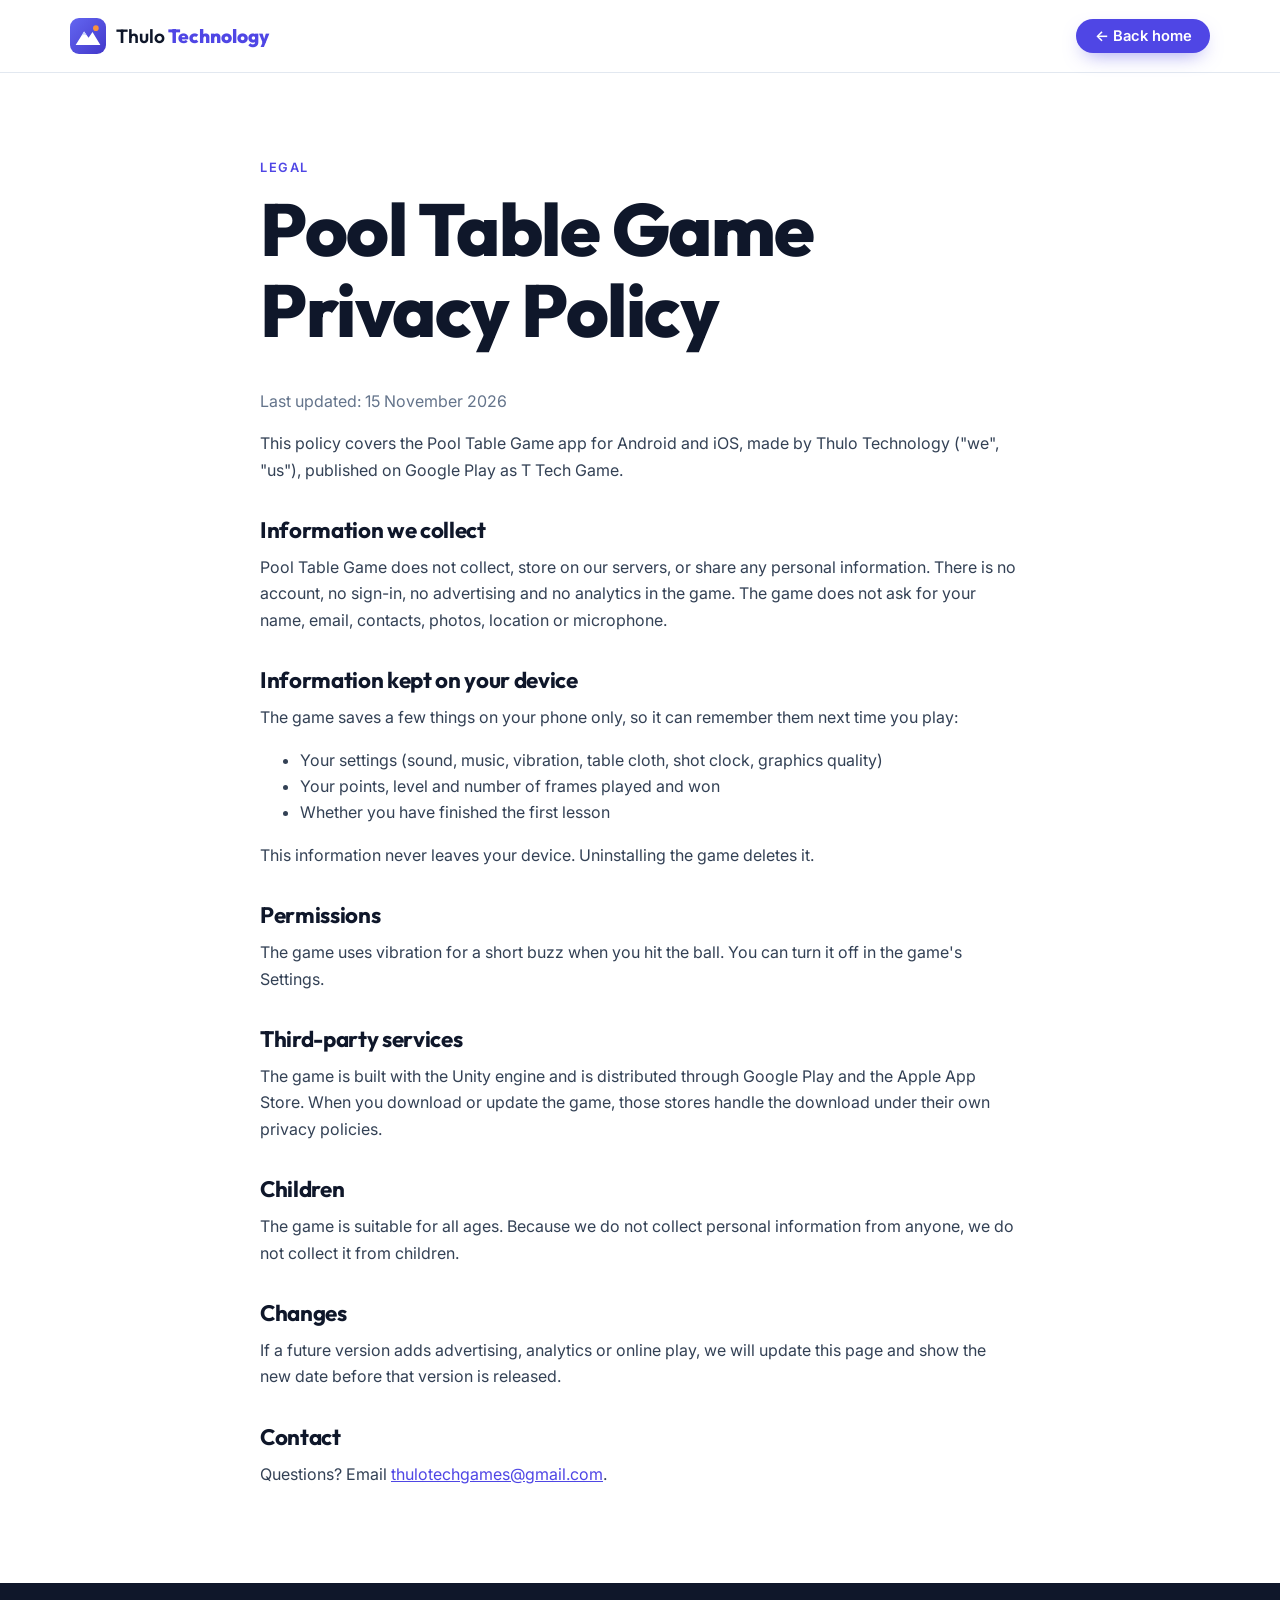
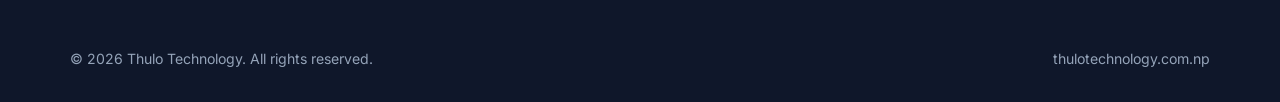
==== pool-table-game-privacy.html @ 761b4764 "Add Pool Table Game privacy policy Co-Authored-By: Claude Opus 5.5 <noreply@anthropic.com>" ====
<!doctype html>
<html lang="en">
<head>
  <meta charset="utf-8">
  <meta name="viewport" content="width=device-width, initial-scale=1">
  <title>Pool Table Game Privacy Policy — Thulo Technology</title>
  <meta name="description" content="Privacy policy for the Pool Table Game app by Thulo Technology.">
  <link rel="canonical" href="https://thulotechnology.com.np/pool-table-game-privacy.html">
  <link rel="icon" href="assets/favicon.svg" type="image/svg+xml">
  <link rel="preconnect" href="https://fonts.googleapis.com">
  <link rel="preconnect" href="https://fonts.gstatic.com" crossorigin>
  <link href="https://fonts.googleapis.com/css2?family=Outfit:wght@500;600;700;800&family=Inter:wght@400;500;600&display=swap" rel="stylesheet">
  <link rel="stylesheet" href="css/style.css">
</head>
<body>
  <header class="header scrolled">
    <div class="container header__inner">
      <a href="index.html" class="logo" aria-label="Thulo Technology home">
        <img src="assets/logo.svg" alt="" width="36" height="36">
        <span>Thulo<b>Technology</b></span>
      </a>
      <a href="index.html" class="btn btn--small">← Back home</a>
    </div>
  </header>

  <main class="container legal">
    <p class="eyebrow">Legal</p>
    <h1>Pool Table Game Privacy Policy</h1>
    <p class="muted">Last updated: 15 November 2026</p>

    <p>This policy covers the Pool Table Game app for Android and iOS, made by Thulo Technology ("we", "us"), published on Google Play as T Tech Game.</p>

    <h2>Information we collect</h2>
    <p>Pool Table Game does not collect, store on our servers, or share any personal information. There is no account, no sign-in, no advertising and no analytics in the game. The game does not ask for your name, email, contacts, photos, location or microphone.</p>

    <h2>Information kept on your device</h2>
    <p>The game saves a few things on your phone only, so it can remember them next time you play:</p>
    <ul>
      <li>Your settings (sound, music, vibration, table cloth, shot clock, graphics quality)</li>
      <li>Your points, level and number of frames played and won</li>
      <li>Whether you have finished the first lesson</li>
    </ul>
    <p>This information never leaves your device. Uninstalling the game deletes it.</p>

    <h2>Permissions</h2>
    <p>The game uses vibration for a short buzz when you hit the ball. You can turn it off in the game's Settings.</p>

    <h2>Third-party services</h2>
    <p>The game is built with the Unity engine and is distributed through Google Play and the Apple App Store. When you download or update the game, those stores handle the download under their own privacy policies.</p>

    <h2>Children</h2>
    <p>The game is suitable for all ages. Because we do not collect personal information from anyone, we do not collect it from children.</p>

    <h2>Changes</h2>
    <p>If a future version adds advertising, analytics or online play, we will update this page and show the new date before that version is released.</p>

    <h2>Contact</h2>
    <p>Questions? Email <a href="mailto:thulotechgames@gmail.com">thulotechgames@gmail.com</a>.</p>
  </main>

  <footer class="footer">
    <div class="container footer__bottom" style="margin-top:0;border:0;padding-top:0">
      <span>© 2026 Thulo Technology. All rights reserved.</span>
      <a href="https://thulotechnology.com.np">thulotechnology.com.np</a>
    </div>
  </footer>
</body>
</html>
---- css/style.css ----
/* ===== Thulo Technology — base ===== */
:root {
  --ink: #0f172a;
  --text: #334155;
  --muted: #64748b;
  --line: #e2e8f0;
  --bg: #ffffff;
  --tint: #f8fafc;
  --brand: #4f46e5;
  --brand-dark: #3730a3;
  --accent: #f97316;
  --radius: 20px;
  --shadow: 0 10px 30px -12px rgba(15, 23, 42, .18);
  --font-head: "Outfit", system-ui, sans-serif;
  --font-body: "Inter", system-ui, sans-serif;
}

*, *::before, *::after { box-sizing: border-box; }
html { scroll-behavior: smooth; scroll-padding-top: 80px; }
body {
  margin: 0;
  font: 400 16px/1.65 var(--font-body);
  color: var(--text);
  background: var(--bg);
  -webkit-font-smoothing: antialiased;
}
img, svg { display: block; max-width: 100%; }
a { color: inherit; text-decoration: none; }
h1, h2, h3, h4 { font-family: var(--font-head); color: var(--ink); line-height: 1.1; margin: 0 0 .5em; }
h1 { font-size: clamp(2.6rem, 6vw, 4.6rem); font-weight: 800; letter-spacing: -.02em; }
h2 { font-size: clamp(1.9rem, 3.6vw, 2.8rem); font-weight: 700; letter-spacing: -.015em; }
h3 { font-size: 1.25rem; font-weight: 600; }
p { margin: 0 0 1em; }

.container { width: min(1140px, 100% - 32px); margin-inline: auto; }
.muted { color: var(--muted); }
.lead { font-size: 1.15rem; color: var(--muted); max-width: 34ch; }
.grad {
  background: linear-gradient(90deg, var(--brand), var(--accent));
  -webkit-background-clip: text; background-clip: text; color: transparent;
}
.eyebrow {
  display: inline-block; margin-bottom: .9rem;
  font: 600 .8rem/1 var(--font-body); letter-spacing: .12em; text-transform: uppercase;
  color: var(--brand);
}
.eyebrow--light { color: #c7d2fe; }

/* ===== Buttons ===== */
.btn {
  display: inline-flex; align-items: center; justify-content: center; gap: .5rem;
  padding: .9rem 1.6rem; border: 0; border-radius: 999px;
  background: var(--brand); color: #fff;
  font: 600 1rem/1 var(--font-body); cursor: pointer; white-space: nowrap;
  transition: transform .2s, background .2s, box-shadow .2s;
  box-shadow: 0 8px 20px -8px rgba(79, 70, 229, .6);
}
.btn:hover { background: var(--brand-dark); transform: translateY(-2px); }
.btn--small { padding: .6rem 1.15rem; font-size: .92rem; }
.btn--ghost { background: transparent; color: var(--ink); box-shadow: none; }
.btn--ghost:hover { background: var(--tint); }
.btn--white { background: #fff; color: var(--brand-dark); box-shadow: none; }
.btn--white:hover { background: #eef2ff; }

/* ===== Header ===== */
.header {
  position: sticky; top: 0; z-index: 50;
  background: rgba(255, 255, 255, .85);
  backdrop-filter: saturate(180%) blur(12px);
  border-bottom: 1px solid transparent;
  transition: border-color .2s;
}
.header.scrolled { border-bottom-color: var(--line); }
.header__inner { display: flex; align-items: center; justify-content: space-between; height: 72px; }
.logo { display: flex; align-items: center; gap: .6rem; font: 600 1.2rem var(--font-head); color: var(--ink); }
.logo b { font-weight: 800; color: var(--brand); margin-left: .2rem; }
.logo--light { color: #fff; }
.logo--light b { color: #a5b4fc; }

.nav { display: flex; align-items: center; gap: 2rem; }
.nav a:not(.btn) { font-weight: 500; color: var(--text); transition: color .2s; }
.nav a:not(.btn):hover { color: var(--brand); }
.nav-toggle { display: none; background: none; border: 0; width: 44px; height: 44px; cursor: pointer; position: relative; }
.nav-toggle span { position: absolute; left: 11px; width: 22px; height: 2px; background: var(--ink); border-radius: 2px; transition: .25s; }
.nav-toggle span:first-child { top: 17px; }
.nav-toggle span:last-child { top: 25px; }
.nav-toggle[aria-expanded="true"] span:first-child { top: 21px; transform: rotate(45deg); }
.nav-toggle[aria-expanded="true"] span:last-child { top: 21px; transform: rotate(-45deg); }

/* ===== Hero ===== */
.hero {
  position: relative; overflow: hidden;
  padding: clamp(3rem, 8vw, 6rem) 0 clamp(4rem, 8vw, 7rem);
  background:
    radial-gradient(600px 400px at 85% 20%, rgba(99, 102, 241, .14), transparent 70%),
    radial-gradient(500px 360px at 70% 90%, rgba(249, 115, 22, .12), transparent 70%);
}
.hero__inner { display: grid; grid-template-columns: 1.1fr .9fr; align-items: center; gap: 3rem; }
.hero__cta { display: flex; flex-wrap: wrap; gap: .75rem; margin-top: 2rem; }

.hero__art { position: relative; display: grid; place-items: center; min-height: 440px; }
.phone {
  width: 230px; height: 440px; padding: 12px;
  border-radius: 40px; background: var(--ink);
  box-shadow: 0 40px 80px -30px rgba(15, 23, 42, .55);
  transform: rotate(6deg);
  animation: bob 6s ease-in-out infinite;
}
.phone__screen {
  position: relative; height: 100%; border-radius: 30px; overflow: hidden;
  background: linear-gradient(180deg, #818cf8, #c4b5fd 55%, #fed7aa);
}
.phone__mountain {
  position: absolute; inset: auto 0 0 0; height: 45%;
  background: #4338ca;
  clip-path: polygon(0 60%, 25% 20%, 45% 50%, 70% 0, 100% 45%, 100% 100%, 0 100%);
}
.phone__score {
  position: absolute; top: 18px; left: 50%; transform: translateX(-50%);
  padding: .35rem .85rem; border-radius: 999px;
  background: rgba(255, 255, 255, .9); color: var(--ink);
  font: 700 .85rem var(--font-head);
}
.blob { position: absolute; border-radius: 50%; animation: bob 4s ease-in-out infinite; }
.b1 { width: 54px; height: 54px; top: 32%; left: 22%; background: #facc15; }
.b2 { width: 34px; height: 34px; top: 22%; right: 20%; background: #fb7185; animation-delay: -1.5s; }
.b3 { width: 24px; height: 24px; top: 45%; right: 34%; background: #34d399; animation-delay: -3s; }
.float {
  position: absolute; display: grid; place-items: center;
  width: 64px; height: 64px; border-radius: 18px;
  background: #fff; box-shadow: var(--shadow); font-size: 1.8rem;
  animation: bob 5s ease-in-out infinite;
}
.f1 { top: 12%; left: 6%; }
.f2 { top: 8%; right: 10%; animation-delay: -2s; }
.f3 { bottom: 10%; left: 14%; animation-delay: -3.5s; }
@keyframes bob { 50% { translate: 0 -12px; } }

/* ===== Sections ===== */
.section { padding: clamp(4rem, 9vw, 6.5rem) 0; }
.section--tint { background: var(--tint); }
.section__head { text-align: center; max-width: 620px; margin: 0 auto 3rem; }

/* ===== Games ===== */
.games { display: grid; grid-template-columns: repeat(auto-fit, minmax(280px, 1fr)); gap: 1.5rem; }
.game {
  display: flex; flex-direction: column; gap: 1.1rem;
  padding: 1.6rem; border: 1px solid var(--line); border-radius: var(--radius);
  background: #fff; transition: transform .25s, box-shadow .25s, border-color .25s;
}
.game:hover { transform: translateY(-6px); box-shadow: var(--shadow); border-color: transparent; }
.game__icon {
  width: 84px; height: 84px; border-radius: 22px; object-fit: cover;
  background: var(--tint);
  box-shadow: 0 12px 24px -14px rgba(15, 23, 42, .45);
}
.game.hidden { display: none; }
.games__more { text-align: center; margin-top: 2.5rem; }
.games__more .btn--ghost { border: 1px solid var(--line); }

/* ===== Filter chips ===== */
.filters { display: flex; flex-wrap: wrap; justify-content: center; gap: .5rem; margin: -1.5rem 0 2.5rem; }
.chip {
  padding: .55rem 1.1rem; border: 1px solid var(--line); border-radius: 999px;
  background: #fff; color: var(--text); font: 500 .92rem var(--font-body); cursor: pointer;
  transition: background .2s, color .2s, border-color .2s;
}
.chip:hover { border-color: var(--brand); color: var(--brand); }
.chip.active { background: var(--ink); border-color: var(--ink); color: #fff; }
.game__body h3 { margin: .5rem 0 .3rem; }
.game__body p { color: var(--muted); margin: 0; }
.tag {
  display: inline-block; padding: .25rem .7rem; border-radius: 999px;
  background: #eef2ff; color: var(--brand); font-size: .78rem; font-weight: 600;
}
.game__stores { display: flex; flex-wrap: wrap; gap: .5rem; margin-top: auto; }
.store {
  display: inline-flex; align-items: center; gap: .45rem;
  padding: .55rem .9rem; border-radius: 12px;
  background: var(--ink); color: #fff; font-size: .85rem; font-weight: 500;
  transition: background .2s;
}
.store:hover { background: #1e293b; }
.store svg { width: 16px; height: 16px; fill: currentColor; }
.store--soon { background: var(--tint); color: var(--muted); border: 1px dashed var(--line); }
.store--soon:hover { background: var(--tint); }

/* ===== Stats ===== */
.stats { background: var(--ink); color: #cbd5e1; padding: 3.2rem 0; }
.stats__grid { display: grid; grid-template-columns: repeat(4, 1fr); gap: 1.5rem; text-align: center; }
.stat strong { display: block; font: 800 clamp(2rem, 4vw, 2.8rem)/1.1 var(--font-head); color: #fff; }
.stat span { font-size: .95rem; }

/* ===== About ===== */
.about { display: grid; grid-template-columns: 1fr 1fr; align-items: center; gap: clamp(2rem, 6vw, 5rem); }
.mountains { width: 100%; height: auto; filter: drop-shadow(0 30px 40px rgba(67, 56, 202, .18)); }
.checks { list-style: none; padding: 0; margin: 1.5rem 0 0; display: grid; gap: .7rem; }
.checks li { position: relative; padding-left: 2rem; color: var(--ink); font-weight: 500; }
.checks li::before {
  content: "✓"; position: absolute; left: 0; top: .1rem;
  display: grid; place-items: center; width: 1.35rem; height: 1.35rem;
  border-radius: 50%; background: #dcfce7; color: #15803d; font-size: .75rem; font-weight: 700;
}

/* ===== Service cards ===== */
.cards { display: grid; grid-template-columns: repeat(3, 1fr); gap: 1.5rem; }
.card {
  padding: 2rem; border-radius: var(--radius); background: #fff;
  border: 1px solid var(--line); transition: transform .25s, box-shadow .25s;
}
.card:hover { transform: translateY(-4px); box-shadow: var(--shadow); }
.card__icon {
  display: grid; place-items: center; width: 56px; height: 56px; margin-bottom: 1.2rem;
  border-radius: 16px; background: #eef2ff; font-size: 1.6rem;
}
.card p { color: var(--muted); margin: 0; }

/* ===== Steps ===== */
.steps { list-style: none; padding: 0; margin: 0; display: grid; grid-template-columns: repeat(4, 1fr); gap: 1.5rem; }
.steps li { padding-top: 1.4rem; border-top: 2px solid var(--line); }
.steps span { font: 800 .9rem var(--font-head); color: var(--accent); }
.steps h3 { margin-top: .4rem; }
.steps p { color: var(--muted); margin: 0; }

/* ===== Careers ===== */
.careers {
  display: flex; align-items: center; justify-content: space-between; gap: 2rem;
  padding: clamp(2rem, 5vw, 3.5rem); border-radius: 28px;
  background: linear-gradient(120deg, var(--brand-dark), var(--brand) 60%, #7c3aed);
  color: #e0e7ff;
}
.careers h2 { color: #fff; }
.careers p { max-width: 52ch; margin: 0; }
.careers .btn { flex-shrink: 0; }

/* ===== Contact ===== */
.contact { display: grid; grid-template-columns: 1fr 1fr; gap: clamp(2rem, 6vw, 5rem); align-items: start; }
.contact__list { list-style: none; padding: 0; margin: 2rem 0 0; display: grid; gap: 1rem; }
.contact__list li { display: flex; flex-direction: column; color: var(--ink); font-weight: 500; }
.contact__list span { font-size: .8rem; text-transform: uppercase; letter-spacing: .1em; color: var(--muted); font-weight: 600; }
.contact__list a { color: var(--brand); }
.contact__list a:hover { text-decoration: underline; }
.form {
  display: grid; gap: 1rem; padding: 2rem;
  background: #fff; border: 1px solid var(--line); border-radius: var(--radius); box-shadow: var(--shadow);
}
.form label { display: grid; gap: .4rem; font-size: .9rem; font-weight: 600; color: var(--ink); }
.form input, .form select, .form textarea {
  width: 100%; padding: .8rem 1rem; border: 1px solid var(--line); border-radius: 12px;
  font: inherit; font-weight: 400; color: var(--ink); background: var(--tint);
  transition: border-color .2s, box-shadow .2s, background .2s;
}
.form input:focus, .form select:focus, .form textarea:focus {
  outline: none; border-color: var(--brand); background: #fff; box-shadow: 0 0 0 4px rgba(79, 70, 229, .12);
}
.form__note { margin: 0; font-size: .82rem; color: var(--muted); text-align: center; }

/* ===== Footer ===== */
.footer { background: var(--ink); color: #94a3b8; padding: 4rem 0 2rem; }
.footer__grid { display: grid; grid-template-columns: 2fr 1fr 1fr 1fr; gap: 2rem; }
.footer h4 { color: #fff; font-size: 1rem; margin-bottom: 1rem; }
.footer__grid a:not(.logo) { display: block; margin-bottom: .55rem; transition: color .2s; }
.footer__grid a:not(.logo):hover { color: #fff; }
.footer__tag { margin-top: 1rem; }
.footer__bottom {
  display: flex; justify-content: space-between; flex-wrap: wrap; gap: 1rem;
  margin-top: 3rem; padding-top: 1.5rem; border-top: 1px solid #1e293b; font-size: .88rem;
}
.footer__bottom a:hover { color: #fff; }

/* ===== Reveal on scroll ===== */
.reveal { opacity: 0; transform: translateY(24px); transition: opacity .7s ease, transform .7s ease; }
.reveal.visible { opacity: 1; transform: none; }
@media (prefers-reduced-motion: reduce) {
  html { scroll-behavior: auto; }
  .reveal { opacity: 1; transform: none; transition: none; }
  .phone, .blob, .float { animation: none; }
}

/* ===== Legal page ===== */
.legal { max-width: 760px; padding: clamp(3rem, 8vw, 5rem) 0; }
.legal h2 { font-size: 1.4rem; margin-top: 2.2rem; }
.legal a { color: var(--brand); text-decoration: underline; }

/* ===== Responsive ===== */
@media (max-width: 900px) {
  .hero__inner, .about, .contact { grid-template-columns: 1fr; }
  .hero__art { min-height: 380px; }
  .cards { grid-template-columns: 1fr; }
  .steps { grid-template-columns: repeat(2, 1fr); }
  .stats__grid { grid-template-columns: repeat(2, 1fr); row-gap: 2.2rem; }
  .careers { flex-direction: column; align-items: flex-start; }
  .footer__grid { grid-template-columns: 1fr 1fr; }
}
@media (max-width: 760px) {
  .nav-toggle { display: block; }
  .nav {
    position: fixed; inset: 72px 0 auto 0;
    flex-direction: column; align-items: stretch; gap: 0;
    padding: .5rem 16px 1.5rem; background: #fff; border-bottom: 1px solid var(--line);
    box-shadow: var(--shadow);
    transform: translateY(-120%); visibility: hidden; transition: transform .3s, visibility .3s;
  }
  .nav.open { transform: none; visibility: visible; }
  .nav a:not(.btn) { padding: .9rem 0; border-bottom: 1px solid var(--line); }
  .nav .btn { margin-top: 1rem; }
}
@media (max-width: 520px) {
  .steps { grid-template-columns: 1fr; }
  .footer__grid { grid-template-columns: 1fr; }
  .hero__cta .btn { flex: 1; }
}
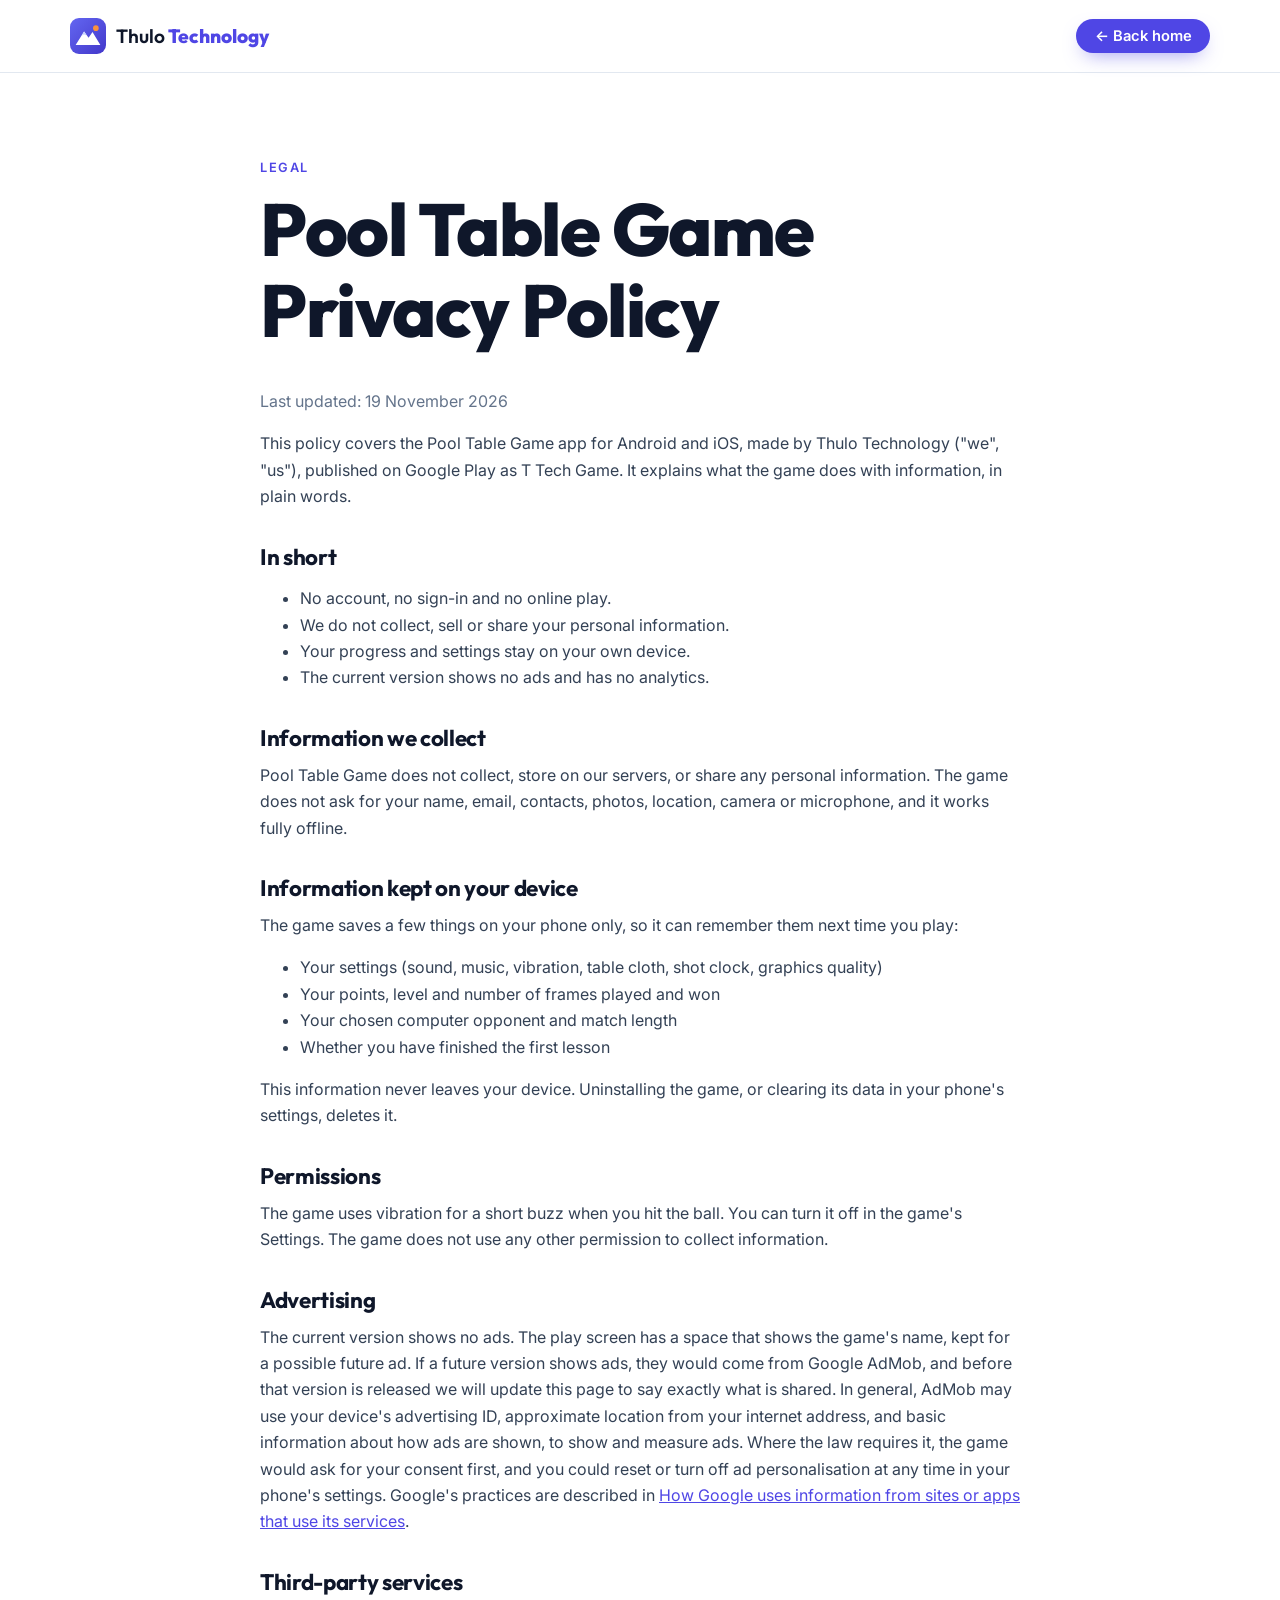
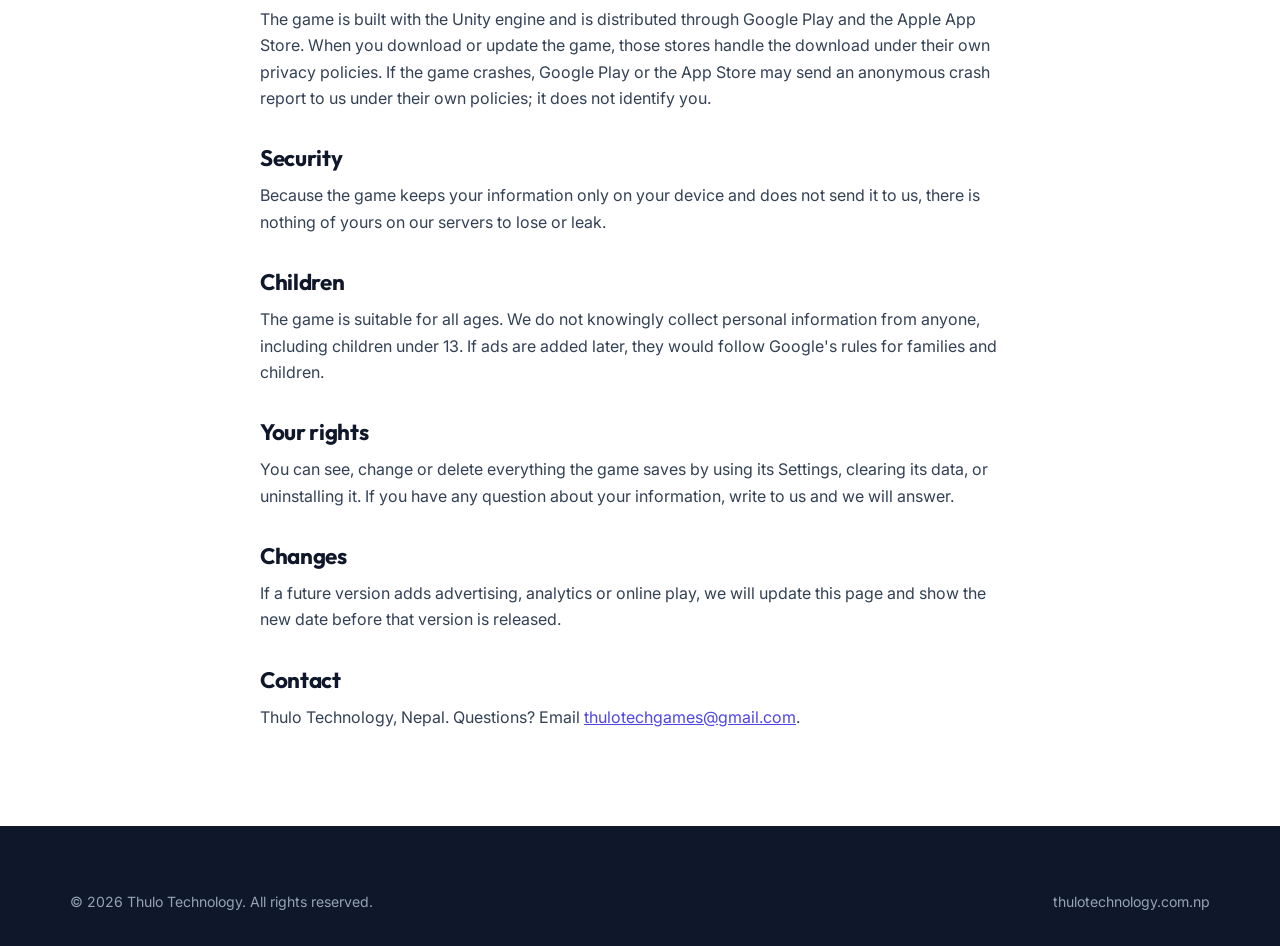
==== commit f41b3d52: "Update Pool Table Game privacy policy Co-Authored-By: Claude Opus 5.5 <noreply@anthropic.com>" ====
--- a/pool-table-game-privacy.html
+++ b/pool-table-game-privacy.html
@@ -26,36 +26,54 @@
   <main class="container legal">
     <p class="eyebrow">Legal</p>
     <h1>Pool Table Game Privacy Policy</h1>
-    <p class="muted">Last updated: 15 November 2026</p>
+    <p class="muted">Last updated: 19 November 2026</p>
 
-    <p>This policy covers the Pool Table Game app for Android and iOS, made by Thulo Technology ("we", "us"), published on Google Play as T Tech Game.</p>
+    <p>This policy covers the Pool Table Game app for Android and iOS, made by Thulo Technology ("we", "us"), published on Google Play as T Tech Game. It explains what the game does with information, in plain words.</p>
+
+    <h2>In short</h2>
+    <ul>
+      <li>No account, no sign-in and no online play.</li>
+      <li>We do not collect, sell or share your personal information.</li>
+      <li>Your progress and settings stay on your own device.</li>
+      <li>The current version shows no ads and has no analytics.</li>
+    </ul>
 
     <h2>Information we collect</h2>
-    <p>Pool Table Game does not collect, store on our servers, or share any personal information. There is no account, no sign-in, no advertising and no analytics in the game. The game does not ask for your name, email, contacts, photos, location or microphone.</p>
+    <p>Pool Table Game does not collect, store on our servers, or share any personal information. The game does not ask for your name, email, contacts, photos, location, camera or microphone, and it works fully offline.</p>
 
     <h2>Information kept on your device</h2>
     <p>The game saves a few things on your phone only, so it can remember them next time you play:</p>
     <ul>
       <li>Your settings (sound, music, vibration, table cloth, shot clock, graphics quality)</li>
       <li>Your points, level and number of frames played and won</li>
+      <li>Your chosen computer opponent and match length</li>
       <li>Whether you have finished the first lesson</li>
     </ul>
-    <p>This information never leaves your device. Uninstalling the game deletes it.</p>
+    <p>This information never leaves your device. Uninstalling the game, or clearing its data in your phone's settings, deletes it.</p>
 
     <h2>Permissions</h2>
-    <p>The game uses vibration for a short buzz when you hit the ball. You can turn it off in the game's Settings.</p>
+    <p>The game uses vibration for a short buzz when you hit the ball. You can turn it off in the game's Settings. The game does not use any other permission to collect information.</p>
+
+    <h2>Advertising</h2>
+    <p>The current version shows no ads. The play screen has a space that shows the game's name, kept for a possible future ad. If a future version shows ads, they would come from Google AdMob, and before that version is released we will update this page to say exactly what is shared. In general, AdMob may use your device's advertising ID, approximate location from your internet address, and basic information about how ads are shown, to show and measure ads. Where the law requires it, the game would ask for your consent first, and you could reset or turn off ad personalisation at any time in your phone's settings. Google's practices are described in <a href="https://policies.google.com/technologies/partner-sites" rel="noopener">How Google uses information from sites or apps that use its services</a>.</p>
 
     <h2>Third-party services</h2>
-    <p>The game is built with the Unity engine and is distributed through Google Play and the Apple App Store. When you download or update the game, those stores handle the download under their own privacy policies.</p>
+    <p>The game is built with the Unity engine and is distributed through Google Play and the Apple App Store. When you download or update the game, those stores handle the download under their own privacy policies. If the game crashes, Google Play or the App Store may send an anonymous crash report to us under their own policies; it does not identify you.</p>
+
+    <h2>Security</h2>
+    <p>Because the game keeps your information only on your device and does not send it to us, there is nothing of yours on our servers to lose or leak.</p>
 
     <h2>Children</h2>
-    <p>The game is suitable for all ages. Because we do not collect personal information from anyone, we do not collect it from children.</p>
+    <p>The game is suitable for all ages. We do not knowingly collect personal information from anyone, including children under 13. If ads are added later, they would follow Google's rules for families and children.</p>
+
+    <h2>Your rights</h2>
+    <p>You can see, change or delete everything the game saves by using its Settings, clearing its data, or uninstalling it. If you have any question about your information, write to us and we will answer.</p>
 
     <h2>Changes</h2>
     <p>If a future version adds advertising, analytics or online play, we will update this page and show the new date before that version is released.</p>
 
     <h2>Contact</h2>
-    <p>Questions? Email <a href="mailto:thulotechgames@gmail.com">thulotechgames@gmail.com</a>.</p>
+    <p>Thulo Technology, Nepal. Questions? Email <a href="mailto:thulotechgames@gmail.com">thulotechgames@gmail.com</a>.</p>
   </main>
 
   <footer class="footer">
